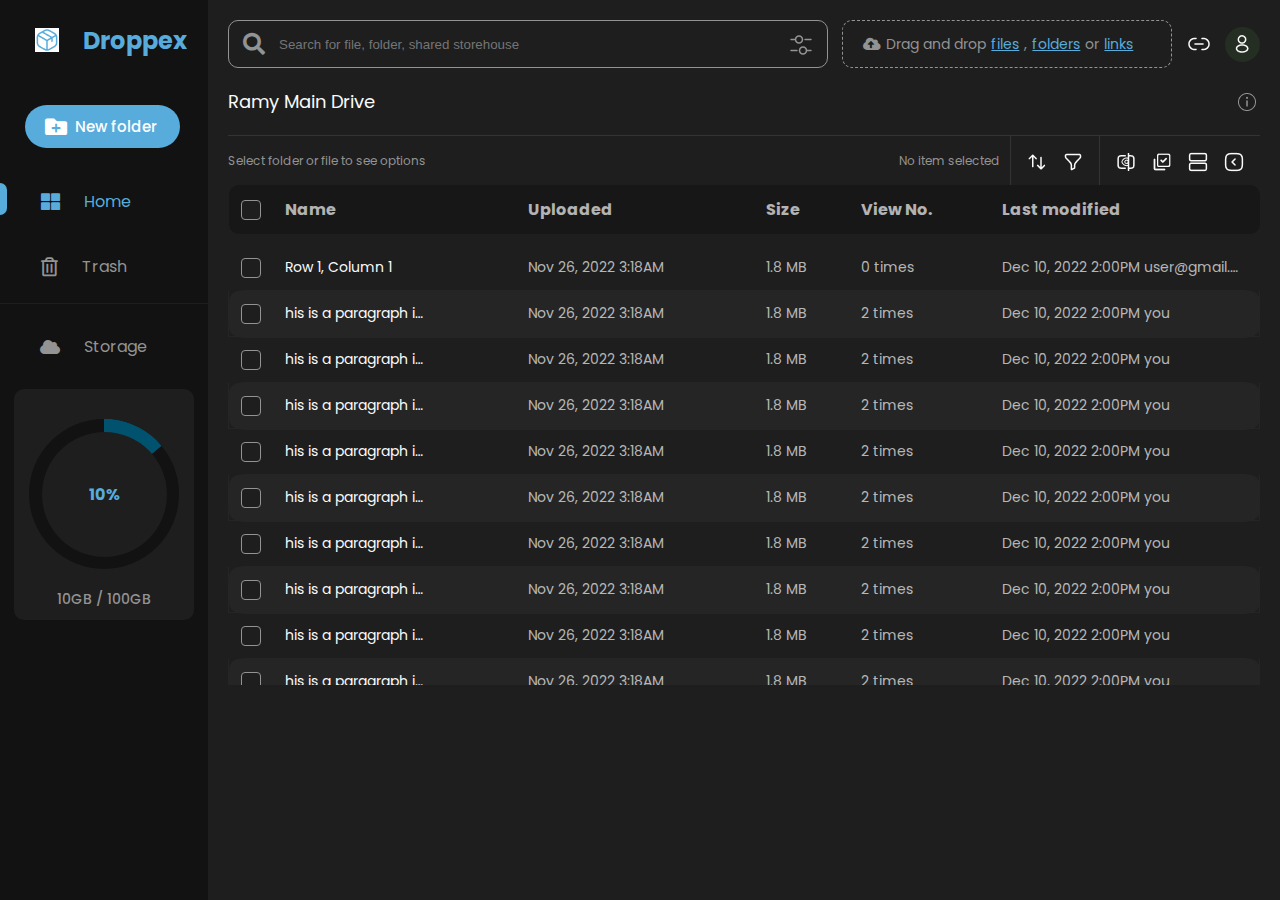
==== index.html @ ee3ccc12 "initial commit" ====
<!DOCTYPE html>
<html lang="en" dir="ltr">
  <head>
    <meta charset="UTF-8" />
    <meta http-equiv="X-UA-Compatible" content="IE=edge" />
    <meta name="viewport" content="width=device-width, initial-scale=1.0" />
    <title>Document</title>
    <link rel="preconnect" href="https://fonts.googleapis.com" />
    <link rel="preconnect" href="https://fonts.gstatic.com" crossorigin />
    <link
      href="https://fonts.googleapis.com/css2?family=Poppins:ital,wght@0,100;0,200;0,300;0,400;0,500;0,600;0,700;0,800;0,900;1,100;1,200;1,300;1,400;1,500;1,600;1,700;1,800;1,900&display=swap"
      rel="stylesheet"
    />
    <link rel="stylesheet" href="css/fontawsome.min.css" />
    <link rel="stylesheet" href="css/style.css" />
  </head>
  <body>
    <div class="sidebar">
      <div class="logo flex-start">
        <a href="#">
          <img src="./images/logo.jpg" alt="logo" />
          <span>Droppex</span>
        </a>
      </div>
      <div class="new-folder flex-start">
        <i class="fas fa-folder-plus"></i>
        <span>New folder</span>
      </div>
      <ul class="menu">
        <li class="active">
          <a href="#">
            <i class="fas fa-th-large"></i>
            <span>Home</span>
          </a>
        </li>
        <li>
          <a href="#">
            <i class="far fa-trash-alt"></i>
            <span>Trash</span>
          </a>
        </li>
      </ul>
      <div class="storage-icon flex-start">
        <i class="fas fa-cloud"></i>
        <span>Storage</span>
      </div>
      <div class="storage-circle">
        <div class="circle-wrap">
          <div class="main-circle">
            <div class="mask full">
              <div class="fill"></div>
            </div>
            <div class="mask half">
              <div class="fill"></div>
            </div>
            <div class="inside-circle">10%</div>
          </div>
        </div>
        <span>10GB / 100GB</span>
      </div>
    </div>

    <main class="main">
      <header>
        <div class="header-content flex-between">
          <div class="search">
            <i class="fas fa-search"></i>
            <input
              type="search"
              placeholder="Search for file, folder, shared storehouse"
              class="form-control"
            />
            <img src="./images/filters.svg" />
          </div>
          <div class="file-upload">
            <label class="file-upload-label flex-start" for="upload">
              <p class="flex">
                <i class="fas fa-cloud-upload-alt"></i>
                Drag and drop <span>files</span> , <span>folders</span> or
                <span>links</span>
              </p>
            </label>

            <input
              class="file-upload-input"
              id="upload"
              type="file"
              accept="image/*"
            />
          </div>
          <img src="./images/link.png" />
          <div class="user-info flex">
            <img src="./images/profile.png" />
          </div>
        </div>
      </header>

      <section>
        <div class="profile flex-between">
          <p>Ramy Main Drive</p>
          <img src="./images/info.png" />
        </div>
        <div class="user-data flex-between">
          <p>Select folder or file to see options</p>
          <div class="user-items flex-between">
            <p>No item selected</p>
            <div class="filter-icon">
              <img src="./images/sort.png" />
              <img src="./images/filter.png" />
            </div>
            <div class="option-icon">
              <img src="./images/ShowHide.png" />
              <img src="./images/option.png" />
              <img src="./images/toggle.png" />
              <img src="./images/Options.png" />
            </div>
          </div>
        </div>
        <div class="table-data">
          <table>
            <thead>
              <tr>
                <th>
                  <label class="custom-checkbox flex">
                    <input type="checkbox" />
                    <span class="checkmark"></span>
                  </label>
                </th>
                <th>Name</th>
                <th>Uploaded</th>
                <th>Size</th>
                <th>View No.</th>
                <th>Last modified</th>
              </tr>
            </thead>
            <tbody>
              <tr>
                <td>
                  <label class="custom-checkbox flex">
                    <input type="checkbox" />
                    <span class="checkmark"></span>
                  </label>
                </td>
                <td>
                  <p class="truncate-text">Row 1, Column 1</p>
                </td>
                <td>Nov 26, 2022 3:18AM</td>
                <td>1.8 MB</td>
                <td>0 times</td>
                <td>
                  <p class="truncate-modified">
                    Dec 10, 2022 2:00PM user@gmail.com
                  </p>
                </td>
              </tr>
              <tr>
                <td>
                  <label class="custom-checkbox flex">
                    <input type="checkbox" />
                    <span class="checkmark"></span>
                  </label>
                </td>
                <td>
                  <p class="truncate-text">
                    his is a paragraph inside a table cell
                  </p>
                </td>
                <td>Nov 26, 2022 3:18AM</td>
                <td>1.8 MB</td>
                <td>2 times</td>
                <td>
                  <p class="truncate-modified">Dec 10, 2022 2:00PM you</p>
                </td>
              </tr>
              <tr>
                <td>
                  <label class="custom-checkbox flex">
                    <input type="checkbox" />
                    <span class="checkmark"></span>
                  </label>
                </td>
                <td>
                  <p class="truncate-text">
                    his is a paragraph inside a table cell
                  </p>
                </td>
                <td>Nov 26, 2022 3:18AM</td>
                <td>1.8 MB</td>
                <td>2 times</td>
                <td>
                  <p class="truncate-modified">Dec 10, 2022 2:00PM you</p>
                </td>
              </tr>
              <tr>
                <td>
                  <label class="custom-checkbox flex">
                    <input type="checkbox" />
                    <span class="checkmark"></span>
                  </label>
                </td>
                <td>
                  <p class="truncate-text">
                    his is a paragraph inside a table cell
                  </p>
                </td>
                <td>Nov 26, 2022 3:18AM</td>
                <td>1.8 MB</td>
                <td>2 times</td>
                <td>
                  <p class="truncate-modified">Dec 10, 2022 2:00PM you</p>
                </td>
              </tr>
              <tr>
                <td>
                  <label class="custom-checkbox flex">
                    <input type="checkbox" />
                    <span class="checkmark"></span>
                  </label>
                </td>
                <td>
                  <p class="truncate-text">
                    his is a paragraph inside a table cell
                  </p>
                </td>
                <td>Nov 26, 2022 3:18AM</td>
                <td>1.8 MB</td>
                <td>2 times</td>
                <td>
                  <p class="truncate-modified">Dec 10, 2022 2:00PM you</p>
                </td>
              </tr>
              <tr>
                <td>
                  <label class="custom-checkbox flex">
                    <input type="checkbox" />
                    <span class="checkmark"></span>
                  </label>
                </td>
                <td>
                  <p class="truncate-text">
                    his is a paragraph inside a table cell
                  </p>
                </td>
                <td>Nov 26, 2022 3:18AM</td>
                <td>1.8 MB</td>
                <td>2 times</td>
                <td>
                  <p class="truncate-modified">Dec 10, 2022 2:00PM you</p>
                </td>
              </tr>
              <tr>
                <td>
                  <label class="custom-checkbox flex">
                    <input type="checkbox" />
                    <span class="checkmark"></span>
                  </label>
                </td>
                <td>
                  <p class="truncate-text">
                    his is a paragraph inside a table cell
                  </p>
                </td>
                <td>Nov 26, 2022 3:18AM</td>
                <td>1.8 MB</td>
                <td>2 times</td>
                <td>
                  <p class="truncate-modified">Dec 10, 2022 2:00PM you</p>
                </td>
              </tr>
              <tr>
                <td>
                  <label class="custom-checkbox flex">
                    <input type="checkbox" />
                    <span class="checkmark"></span>
                  </label>
                </td>
                <td>
                  <p class="truncate-text">
                    his is a paragraph inside a table cell
                  </p>
                </td>
                <td>Nov 26, 2022 3:18AM</td>
                <td>1.8 MB</td>
                <td>2 times</td>
                <td>
                  <p class="truncate-modified">Dec 10, 2022 2:00PM you</p>
                </td>
              </tr>
              <tr>
                <td>
                  <label class="custom-checkbox flex">
                    <input type="checkbox" />
                    <span class="checkmark"></span>
                  </label>
                </td>
                <td>
                  <p class="truncate-text">
                    his is a paragraph inside a table cell
                  </p>
                </td>
                <td>Nov 26, 2022 3:18AM</td>
                <td>1.8 MB</td>
                <td>2 times</td>
                <td>
                  <p class="truncate-modified">Dec 10, 2022 2:00PM you</p>
                </td>
              </tr>
              <tr>
                <td>
                  <label class="custom-checkbox flex">
                    <input type="checkbox" />
                    <span class="checkmark"></span>
                  </label>
                </td>
                <td>
                  <p class="truncate-text">
                    his is a paragraph inside a table cell
                  </p>
                </td>
                <td>Nov 26, 2022 3:18AM</td>
                <td>1.8 MB</td>
                <td>2 times</td>
                <td>
                  <p class="truncate-modified">Dec 10, 2022 2:00PM you</p>
                </td>
              </tr>
            </tbody>
          </table>
        </div>
      </section>
    </main>
  </body>
</html>
---- css/style.css ----
:root {
  --main-color: #1e1e1e;
  --primary-color: #57acdc;
  --white-color: #fff;
  --text-color: #939393;
  --table-color: #252525;
}

* {
  box-sizing: border-box;
  margin: 0px;
  padding: 0px;
  border: none;
  outline: none;
}

html[dir="ltr"] body {
  font-family: "Poppins", sans-serif;
}

html[dir="rtl"] body {
  font-family: "Poppins", sans-serif;
}

html[dir="rtl"] body {
  direction: rtl;
}

html[dir="ltr"] body {
  direction: ltr;
}

img {
  object-fit: cover;
}

p {
  margin: 0;
}

a {
  text-decoration: none;
  transition: all 0.3s ease-in-out;
}

body {
  display: flex;
  background-color: var(--main-color);
}

.flex {
  display: flex;
  justify-content: center;
  align-items: center;
}

.flex-start {
  display: flex;
  justify-content: flex-start;
  align-items: center;
}

.flex-between {
  display: flex;
  justify-content: space-between;
  align-items: center;
}

.sidebar {
  position: sticky;
  top: 0;
  left: 0;
  bottom: 0;
  width: 250px;
  height: 100vh;
  color: var(--white-color);
  overflow: hidden;
  transition: all 0.3s ease-in-out;
  background-color: #121212;
}

.logo {
  height: 80px;
  padding: 10px;
}

.new-folder {
  gap: 0.5rem;
  font-weight: 500;
  padding: 10px 15px;
  background-color: var(--primary-color);
  border-radius: 50px;
  margin: 25px;
  width: 155px;
  cursor: pointer;
  font-size: 15px;
}

.new-folder i {
  padding-inline-start: 5px;
  font-size: 22px;
  color: var(--white-color);
}

.menu {
  list-style: none;
  position: relative;
  padding: 0px;
}

.menu li {
  padding: 1rem;
  margin: 8px 0px;
  border-radius: 8px;
  transition: all 0.8s ease-in-out;
  position: relative;
}

.menu li:hover::before,
.menu li.active a::before,
.menu li:hover a::before {
  content: "";
  position: absolute;
  top: 10px;
  left: 0;
  width: 7px;
  height: 32px;
  background: linear-gradient(
    to bottom,
    var(--primary-color) 0%,
    var(--primary-color) 100%,
    transparent 50%,
    transparent 100%
  );
  border-top-right-radius: 10px;
  border-bottom-right-radius: 10px;
}

.menu li:hover a,
.menu .active a {
  color: var(--primary-color);
}

.logo a,
.menu a {
  color: var(--text-color);
  font-size: 16px;
  display: flex;
  justify-content: flex-start;
  align-items: center;
  gap: 1.5rem;
  padding-inline-start: 25px;
}

.logo a {
  color: var(--primary-color);
  font-weight: 700;
  font-size: 24px;
}

.menu a span {
  overflow: hidden;
}

.menu a i {
  font-size: 1.2rem;
}

.menu {
  border-bottom: 1px solid var(--main-color);
}

.storage {
  padding: 15px;
}

.storage-icon {
  font-size: 16px;
  gap: 1.5rem;
  color: var(--text-color);
  margin: 30px 0;
}

.storage-icon i {
  padding-inline-start: 40px;
}

.storage-circle {
  width: 180px;
  display: flex;
  flex-direction: column;
  background-color: var(--main-color);
  border-radius: 10px;
  margin: 30px auto;
}

.circle-wrap {
  margin: 30px auto 10px auto;
  width: 150px;
  height: 150px;
  background-color: #121212;
  border-radius: 50%;
}

.circle-wrap .main-circle .mask,
.circle-wrap .main-circle .fill {
  width: 150px;
  height: 150px;
  position: absolute;
  border-radius: 50%;
}

.circle-wrap .main-circle .mask {
  clip: rect(0px, 150px, 150px, 75px);
}

.circle-wrap .main-circle .mask .fill {
  clip: rect(0px, 75px, 150px, 0px);
  background-color: #00526f;
}

.circle-wrap .main-circle .mask .fill,
.circle-wrap .main-circle .fill {
  animation: fill 2s ease-in-out;
  transform: rotate(50deg);
}

@keyframes fill {
  0% {
    transform: rotate(0deg);
  }
  100% {
    transform: rotate(50deg);
  }
}

.circle-wrap .inside-circle {
  position: absolute;
  width: 125px;
  height: 125px;
  border-radius: 50%;
  background-color: var(--main-color);
  line-height: 125px;
  text-align: center;
  margin-top: 13px;
  margin-left: 13px;
  z-index: 100;
  font-weight: 700;
  color: var(--primary-color);
}

.storage-circle span {
  display: flex;
  margin: 10px auto;
  color: var(--text-color);
  font-size: 14px;
  font-weight: 500;
}

.main {
  width: 100%;
  margin: 0 auto;
  padding: 20px;
}

.header-content {
  width: 100%;
}

.search {
  position: relative;
  width: 600px;
  height: 48px;
}

.search input {
  height: 48px;
  background-color: var(--main-color);
  border: 1px solid var(--text-color);
  border-radius: 10px;
  padding: 0 50px;
  caret-color: var(--text-color);
  width: 100%;
}

.search i {
  position: absolute;
  top: 13px;
  left: 15px;
  color: var(--text-color);
  font-size: 22px;
}

.search img {
  position: absolute;
  top: 13px;
  right: 15px;
}

.file-upload {
  width: 330px;
}

.file-upload-input {
  display: none;
}

.file-upload-label {
  padding: 10px 20px;
  color: var(--white-color);
  border-radius: 10px;
  cursor: pointer;
  border: 1px dashed var(--text-color);
  width: 100%;
  height: 48px;
}

.file-upload-label p {
  margin: 0;
  color: var(--text-color);
  font-size: 14px;
}

.file-upload-label i {
  margin-inline-end: 5px;
}

.file-upload-label span {
  color: var(--primary-color);
  font-size: 14px;
  margin: 0 5px;
  text-decoration: underline;
}

.user-info {
  width: 35px;
  height: 35px;
  border-radius: 50%;
  background-color: #242e22;
}

.profile {
  padding: 20px 0;
  border-bottom: 1px solid rgb(250, 250, 250, 0.1);
}

.profile p {
  color: #fafafa;
  font-size: 18px;
}

.user-data p {
  color: var(--text-color);
  font-size: 12px;
}

.filter-icon {
  border-right: 1px solid rgb(250, 250, 250, 0.1);
  border-left: 1px solid rgb(250, 250, 250, 0.1);
  margin-inline-start: 10px;
}

.option-icon,
.filter-icon {
  padding: 10px 10px 0px 10px;
}

.custom-checkbox label {
  display: block;
  margin-bottom: 10px;
  cursor: pointer;
}

.custom-checkbox input[type="radio"],
.custom-checkbox input[type="checkbox"] {
  appearance: none;
  background-color: var(--main-color);
  width: 20px;
  height: 20px;
  border: 1px solid var(--text-color);
  border-radius: 4px;
  display: inline-grid;
  place-content: center;
}

.custom-checkbox input[type="radio"]::before,
.custom-checkbox input[type="checkbox"]::before {
  content: "";
  width: 10px;
  height: 10px;
  transform: scale(0);
  transform-origin: bottom left;
  background-color: var(--white-color);
  clip-path: polygon(13% 50%, 34% 66%, 81% 2%, 100% 18%, 39% 100%, 0 71%);
}

.custom-checkbox input[type="radio"]:checked::before,
.custom-checkbox input[type="checkbox"]:checked::before {
  transform: scale(1);
}

.custom-checkbox input[type="radio"]:checked,
.custom-checkbox input[type="checkbox"]:checked {
  background-color: var(--text-color);
}

table {
  width: 100%;
  border-collapse: collapse;
}

table tfoot::before,
table tbody::before {
  content: "";
  display: block;
  height: 10px;
}

table > tbody > tr:nth-of-type(odd) {
  background-color: transparent;
  border: 1px solid transparent;
  border-radius: 15px;
}

table > tbody > tr:nth-of-type(even) {
  background-color: var(--table-color);
  border: 1px solid var(--table-color);
  border-radius: 15px;
  outline: var(--table-color) solid 1px;
}

table thead th:first-child,
table tbody td:first-child {
  width: 10px;
  height: 20px;
  border-radius: 10px 0px 0px 10px;
}

table thead th:last-child,
table tbody td:last-child {
  border-radius: 0px 10px 10px 0px;
}

table tbody td:last-child {
  width: 270px;
}

table thead th,
table tbody td {
  padding: 12px;
  color: rgb(250, 250, 250, 0.7);
}

table thead th {
  font-size: 16px;
}

table tbody td {
  font-size: 14px;
}

table thead th {
  text-align: start;
}

table thead th:first-child {
  text-align: center;
}

table tbody td:nth-child(2) {
  color: #fafafa;
  font-size: 14px;
}

.truncate-modified,
.truncate-text {
  white-space: nowrap;
  overflow: hidden;
  text-overflow: ellipsis;
}

.truncate-text {
  width: 140px;
}

.truncate-modified {
  width: 240px;
}

table thead tr {
  background-color: #171717;
}

table::-webkit-scrollbar {
  width: 10px;
}

.table-data {
  overflow-y: scroll;
  height: 500px;
  display: block;
  width: 100%;
}

.table-data::-webkit-scrollbar {
  width: 8px;
}

.table-data::-webkit-scrollbar-track {
  background-color: #171717;
  border-radius: 8px;
}

.table-data::-webkit-scrollbar-thumb {
  background-color: #121212;
  border-radius: 8px;
}
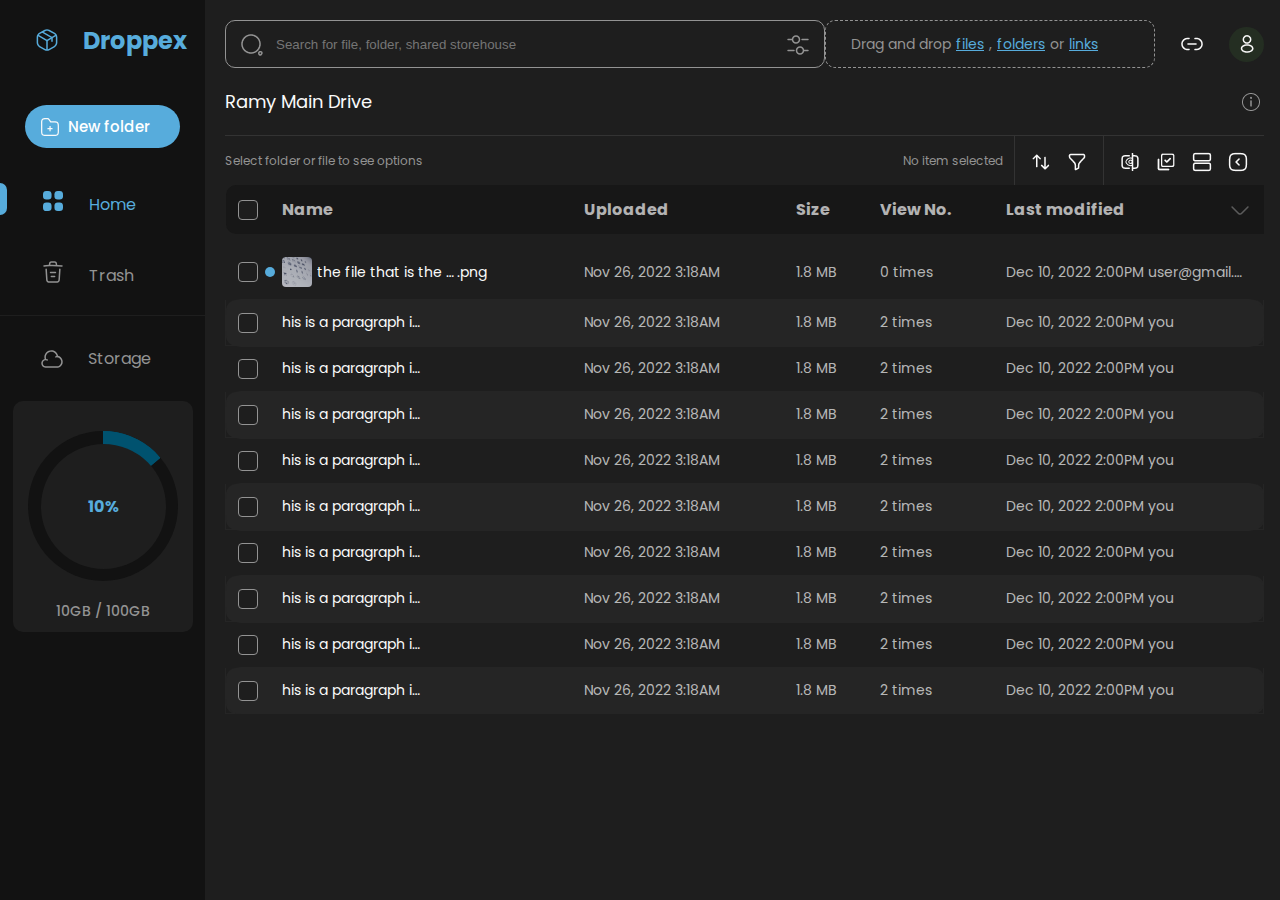
==== commit 9dacdf49: "Droppex Dashboard" ====
--- a/index.html
+++ b/index.html
@@ -4,7 +4,7 @@
     <meta charset="UTF-8" />
     <meta http-equiv="X-UA-Compatible" content="IE=edge" />
     <meta name="viewport" content="width=device-width, initial-scale=1.0" />
-    <title>Document</title>
+    <title>Droppex Dashboard</title>
     <link rel="preconnect" href="https://fonts.googleapis.com" />
     <link rel="preconnect" href="https://fonts.gstatic.com" crossorigin />
     <link
@@ -18,30 +18,114 @@
     <div class="sidebar">
       <div class="logo flex-start">
         <a href="#">
-          <img src="./images/logo.jpg" alt="logo" />
+          <img src="./images/logo.svg" alt="logo" />
           <span>Droppex</span>
         </a>
       </div>
       <div class="new-folder flex-start">
-        <i class="fas fa-folder-plus"></i>
+        <svg
+          width="20"
+          height="20"
+          viewBox="0 0 20 20"
+          fill="none"
+          xmlns="http://www.w3.org/2000/svg"
+        >
+          <path
+            d="M10.05 14.375C9.70832 14.375 9.42499 14.0917 9.42499 13.75V9.58334C9.42499 9.24168 9.70832 8.95834 10.05 8.95834C10.3917 8.95834 10.675 9.24168 10.675 9.58334V13.75C10.675 14.0917 10.3917 14.375 10.05 14.375Z"
+            fill="#FAFAFA"
+          />
+          <path
+            d="M12.0834 12.2917H7.91669C7.57502 12.2917 7.29169 12.0083 7.29169 11.6667C7.29169 11.325 7.57502 11.0417 7.91669 11.0417H12.0834C12.425 11.0417 12.7084 11.325 12.7084 11.6667C12.7084 12.0083 12.425 12.2917 12.0834 12.2917Z"
+            fill="#FAFAFA"
+          />
+          <path
+            d="M14.1667 18.9583H5.83335C2.15835 18.9583 1.04169 17.8417 1.04169 14.1667V5.83332C1.04169 2.15832 2.15835 1.04166 5.83335 1.04166H7.08335C8.54169 1.04166 9.00002 1.51666 9.58335 2.29166L10.8334 3.95832C11.1084 4.32499 11.15 4.37499 11.6667 4.37499H14.1667C17.8417 4.37499 18.9584 5.49166 18.9584 9.16666V14.1667C18.9584 17.8417 17.8417 18.9583 14.1667 18.9583ZM5.83335 2.29166C2.85835 2.29166 2.29169 2.85832 2.29169 5.83332V14.1667C2.29169 17.1417 2.85835 17.7083 5.83335 17.7083H14.1667C17.1417 17.7083 17.7084 17.1417 17.7084 14.1667V9.16666C17.7084 6.19166 17.1417 5.62499 14.1667 5.62499H11.6667C10.6 5.62499 10.25 5.25832 9.83335 4.70832L8.58335 3.04166C8.15002 2.46666 8.02502 2.29166 7.08335 2.29166H5.83335Z"
+            fill="#FAFAFA"
+          />
+        </svg>
         <span>New folder</span>
       </div>
-      <ul class="menu">
-        <li class="active">
-          <a href="#">
-            <i class="fas fa-th-large"></i>
-            <span>Home</span>
-          </a>
-        </li>
-        <li>
-          <a href="#">
-            <i class="far fa-trash-alt"></i>
-            <span>Trash</span>
-          </a>
-        </li>
-      </ul>
+      <nav>
+        <ul class="menu">
+          <li class="active">
+            <a href="#">
+              <div>
+                <svg
+                  width="24"
+                  height="24"
+                  viewBox="0 0 24 24"
+                  fill="none"
+                  xmlns="http://www.w3.org/2000/svg"
+                >
+                  <path
+                    d="M7.24 2H5.34C3.15 2 2 3.15 2 5.33V7.23C2 9.41 3.15 10.56 5.33 10.56H7.23C9.41 10.56 10.56 9.41 10.56 7.23V5.33C10.57 3.15 9.42 2 7.24 2Z"
+                  />
+                  <path
+                    d="M18.67 2H16.77C14.59 2 13.44 3.15 13.44 5.33V7.23C13.44 9.41 14.59 10.56 16.77 10.56H18.67C20.85 10.56 22 9.41 22 7.23V5.33C22 3.15 20.85 2 18.67 2Z"
+                  />
+                  <path
+                    d="M18.67 13.43H16.77C14.59 13.43 13.44 14.58 13.44 16.76V18.66C13.44 20.84 14.59 21.99 16.77 21.99H18.67C20.85 21.99 22 20.84 22 18.66V16.76C22 14.58 20.85 13.43 18.67 13.43Z"
+                  />
+                  <path
+                    d="M7.24 13.43H5.34C3.15 13.43 2 14.58 2 16.76V18.66C2 20.85 3.15 22 5.33 22H7.23C9.41 22 10.56 20.85 10.56 18.67V16.77C10.57 14.58 9.42 13.43 7.24 13.43Z"
+                  />
+                </svg>
+              </div>
+              <span>Home</span>
+            </a>
+          </li>
+          <li>
+            <a href="#">
+              <div>
+                <svg
+                  width="24"
+                  height="24"
+                  viewBox="0 0 24 24"
+                  fill="none"
+                  xmlns="http://www.w3.org/2000/svg"
+                >
+                  <path
+                    d="M21 6.73001C20.98 6.73001 20.95 6.73001 20.92 6.73001C15.63 6.20001 10.35 6.00001 5.11998 6.53001L3.07998 6.73001C2.65998 6.77001 2.28998 6.47001 2.24998 6.05001C2.20998 5.63001 2.50998 5.27001 2.91998 5.23001L4.95998 5.03001C10.28 4.49001 15.67 4.70001 21.07 5.23001C21.48 5.27001 21.78 5.64001 21.74 6.05001C21.71 6.44001 21.38 6.73001 21 6.73001Z"
+                  />
+                  <path
+                    d="M8.50001 5.72C8.46001 5.72 8.42001 5.72 8.37001 5.71C7.97001 5.64 7.69001 5.25 7.76001 4.85L7.98001 3.54C8.14001 2.58 8.36001 1.25 10.69 1.25H13.31C15.65 1.25 15.87 2.63 16.02 3.55L16.24 4.85C16.31 5.26 16.03 5.65 15.63 5.71C15.22 5.78 14.83 5.5 14.77 5.1L14.55 3.8C14.41 2.93 14.38 2.76 13.32 2.76H10.7C9.64001 2.76 9.62001 2.9 9.47001 3.79L9.24001 5.09C9.18001 5.46 8.86001 5.72 8.50001 5.72Z"
+                  />
+                  <path
+                    d="M15.21 22.75H8.79002C5.30002 22.75 5.16002 20.82 5.05002 19.26L4.40002 9.19C4.37002 8.78 4.69002 8.42 5.10002 8.39C5.52002 8.37 5.87002 8.68 5.90002 9.09L6.55002 19.16C6.66002 20.68 6.70002 21.25 8.79002 21.25H15.21C17.31 21.25 17.35 20.68 17.45 19.16L18.1 9.09C18.13 8.68 18.49 8.37 18.9 8.39C19.31 8.42 19.63 8.77 19.6 9.19L18.95 19.26C18.84 20.82 18.7 22.75 15.21 22.75Z"
+                  />
+                  <path
+                    d="M13.66 17.25H10.33C9.92002 17.25 9.58002 16.91 9.58002 16.5C9.58002 16.09 9.92002 15.75 10.33 15.75H13.66C14.07 15.75 14.41 16.09 14.41 16.5C14.41 16.91 14.07 17.25 13.66 17.25Z"
+                    fill="#939393"
+                  />
+                  <path
+                    d="M14.5 13.25H9.5C9.09 13.25 8.75 12.91 8.75 12.5C8.75 12.09 9.09 11.75 9.5 11.75H14.5C14.91 11.75 15.25 12.09 15.25 12.5C15.25 12.91 14.91 13.25 14.5 13.25Z"
+                    fill="#939393"
+                  />
+                </svg>
+              </div>
+              <span>Trash</span>
+            </a>
+          </li>
+        </ul>
+      </nav>
+
       <div class="storage-icon flex-start">
-        <i class="fas fa-cloud"></i>
+        <svg
+          width="24"
+          height="24"
+          viewBox="0 0 24 24"
+          fill="none"
+          xmlns="http://www.w3.org/2000/svg"
+        >
+          <path
+            d="M16.68 20.83C16.67 20.83 16.65 20.83 16.64 20.83H5.54998C2.60998 20.62 1.28998 18.36 1.28998 16.34C1.28998 14.54 2.33998 12.54 4.62998 11.99C3.98998 9.49 4.52998 7.14 6.15998 5.44C8.00998 3.5 10.98 2.73 13.53 3.52C15.87 4.24 17.52 6.17 18.12 8.85C20.17 9.31 21.8 10.86 22.46 13C23.17 15.33 22.53 17.72 20.78 19.25C19.66 20.26 18.2 20.83 16.68 20.83ZM5.56998 13.35C5.55998 13.35 5.55998 13.35 5.54998 13.35C3.64998 13.49 2.77998 14.95 2.77998 16.34C2.77998 17.73 3.64998 19.19 5.58998 19.33H16.63C17.79 19.31 18.9 18.91 19.76 18.13C21.32 16.76 21.43 14.81 21.01 13.44C20.59 12.06 19.42 10.5 17.38 10.24C17.05 10.2 16.79 9.95 16.73 9.62C16.33 7.22 15.03 5.56 13.08 4.96C11.05 4.34 8.70998 4.95 7.23998 6.48C5.90998 7.87 5.52998 9.79 6.14998 11.9C6.65998 11.97 7.14998 12.12 7.59998 12.35C7.96998 12.54 8.11998 12.99 7.92998 13.36C7.73998 13.73 7.28998 13.88 6.91998 13.69C6.50998 13.48 6.05998 13.37 5.60998 13.37C5.59998 13.35 5.58998 13.35 5.56998 13.35Z"
+            fill="#939393"
+          />
+          <path
+            d="M15.85 10.67C15.57 10.67 15.31 10.52 15.18 10.25C14.99 9.88 15.15 9.43 15.52 9.24C16.14 8.93 16.83 8.76 17.51 8.75C17.91 8.74 18.27 9.07 18.27 9.49C18.28 9.9 17.95 10.25 17.53 10.25C17.07 10.26 16.6 10.37 16.18 10.58C16.07 10.64 15.96 10.67 15.85 10.67Z"
+            fill="#939393"
+          />
+        </svg>
         <span>Storage</span>
       </div>
       <div class="storage-circle">
@@ -64,33 +148,32 @@
       <header>
         <div class="header-content flex-between">
           <div class="search">
-            <i class="fas fa-search"></i>
+            <img src="./images/search-normal.png" alt="" class="search-icon" />
             <input
               type="search"
               placeholder="Search for file, folder, shared storehouse"
               class="form-control"
             />
-            <img src="./images/filters.svg" />
+            <img src="./images/filters.svg" class="filters-icon" />
           </div>
-          <div class="file-upload">
-            <label class="file-upload-label flex-start" for="upload">
-              <p class="flex">
-                <i class="fas fa-cloud-upload-alt"></i>
-                Drag and drop <span>files</span> , <span>folders</span> or
-                <span>links</span>
-              </p>
-            </label>
+          <div class="upload flex-between">
+            <div class="file-upload">
+              <label class="file-upload-label flex-start" for="upload">
+                <p class="flex">
+                  <i class="fas fa-cloud-upload-alt"></i>
+                  Drag and drop <span>files</span> , <span>folders</span> or
+                  <span>links</span>
+                </p>
+              </label>
 
-            <input
-              class="file-upload-input"
-              id="upload"
-              type="file"
-              accept="image/*"
-            />
-          </div>
-          <img src="./images/link.png" />
-          <div class="user-info flex">
-            <img src="./images/profile.png" />
+              <input class="file-upload-input" id="upload" type="file" />
+            </div>
+            <a href="" class="link flex">
+              <img src="./images/link.png" />
+            </a>
+            <div class="user-info flex">
+              <img src="./images/profile.png" />
+            </div>
           </div>
         </div>
       </header>
@@ -130,7 +213,10 @@
                 <th>Uploaded</th>
                 <th>Size</th>
                 <th>View No.</th>
-                <th>Last modified</th>
+                <th class="flex-between">
+                  <div>Last modified</div>
+                  <img src="./images/arrow-down.png" alt="" />
+                </th>
               </tr>
             </thead>
             <tbody>
@@ -142,7 +228,12 @@
                   </label>
                 </td>
                 <td>
-                  <p class="truncate-text">Row 1, Column 1</p>
+                  <div class="table-details flex-start">
+                    <div class="unseen"></div>
+                    <img src="./images/image.jpeg" />
+                    <p class="truncate-text">the file that is the documents</p>
+                    <span>.png</span>
+                  </div>
                 </td>
                 <td>Nov 26, 2022 3:18AM</td>
                 <td>1.8 MB</td>
--- a/css/style.css
+++ b/css/style.css
@@ -67,14 +67,13 @@
 }
 
 .sidebar {
-  position: sticky;
+  position: relative;
   top: 0;
   left: 0;
   bottom: 0;
   width: 250px;
   height: 100vh;
   color: var(--white-color);
-  overflow: hidden;
   transition: all 0.3s ease-in-out;
   background-color: #121212;
 }
@@ -141,6 +140,18 @@
   color: var(--primary-color);
 }
 
+.menu .active svg {
+  fill: var(--primary-color);
+}
+
+.menu svg {
+  fill: #939393;
+}
+
+.menu li:hover svg {
+  fill: var(--primary-color);
+}
+
 .logo a,
 .menu a {
   color: var(--text-color);
@@ -160,10 +171,6 @@
 
 .menu a span {
   overflow: hidden;
-}
-
-.menu a i {
-  font-size: 1.2rem;
 }
 
 .menu {
@@ -179,9 +186,6 @@
   gap: 1.5rem;
   color: var(--text-color);
   margin: 30px 0;
-}
-
-.storage-icon i {
   padding-inline-start: 40px;
 }
 
@@ -283,15 +287,13 @@
   width: 100%;
 }
 
-.search i {
+.search .search-icon {
   position: absolute;
   top: 13px;
   left: 15px;
-  color: var(--text-color);
-  font-size: 22px;
-}
-
-.search img {
+}
+
+.search .filters-icon {
   position: absolute;
   top: 13px;
   right: 15px;
@@ -337,6 +339,7 @@
   height: 35px;
   border-radius: 50%;
   background-color: #242e22;
+  cursor: pointer;
 }
 
 .profile {
@@ -480,7 +483,7 @@
 }
 
 .truncate-text {
-  width: 140px;
+  max-width: 140px;
 }
 
 .truncate-modified {
@@ -497,7 +500,7 @@
 
 .table-data {
   overflow-y: scroll;
-  height: 500px;
+  max-height: calc(100vh - 320px);
   display: block;
   width: 100%;
 }
@@ -515,3 +518,30 @@
   background-color: #121212;
   border-radius: 8px;
 }
+
+.table-details {
+  position: relative;
+}
+
+.table-details .unseen {
+  position: absolute;
+  content: "";
+  top: 10px;
+  left: -17px;
+  width: 10px;
+  height: 10px;
+  border-radius: 50%;
+  background-color: var(--primary-color);
+  margin-inline-end: 5px;
+}
+
+.table-details img {
+  width: 30px;
+  height: 30px;
+  border-radius: 4px;
+  margin-inline-end: 5px;
+}
+
+.upload .link {
+  margin: 0 25px;
+}
